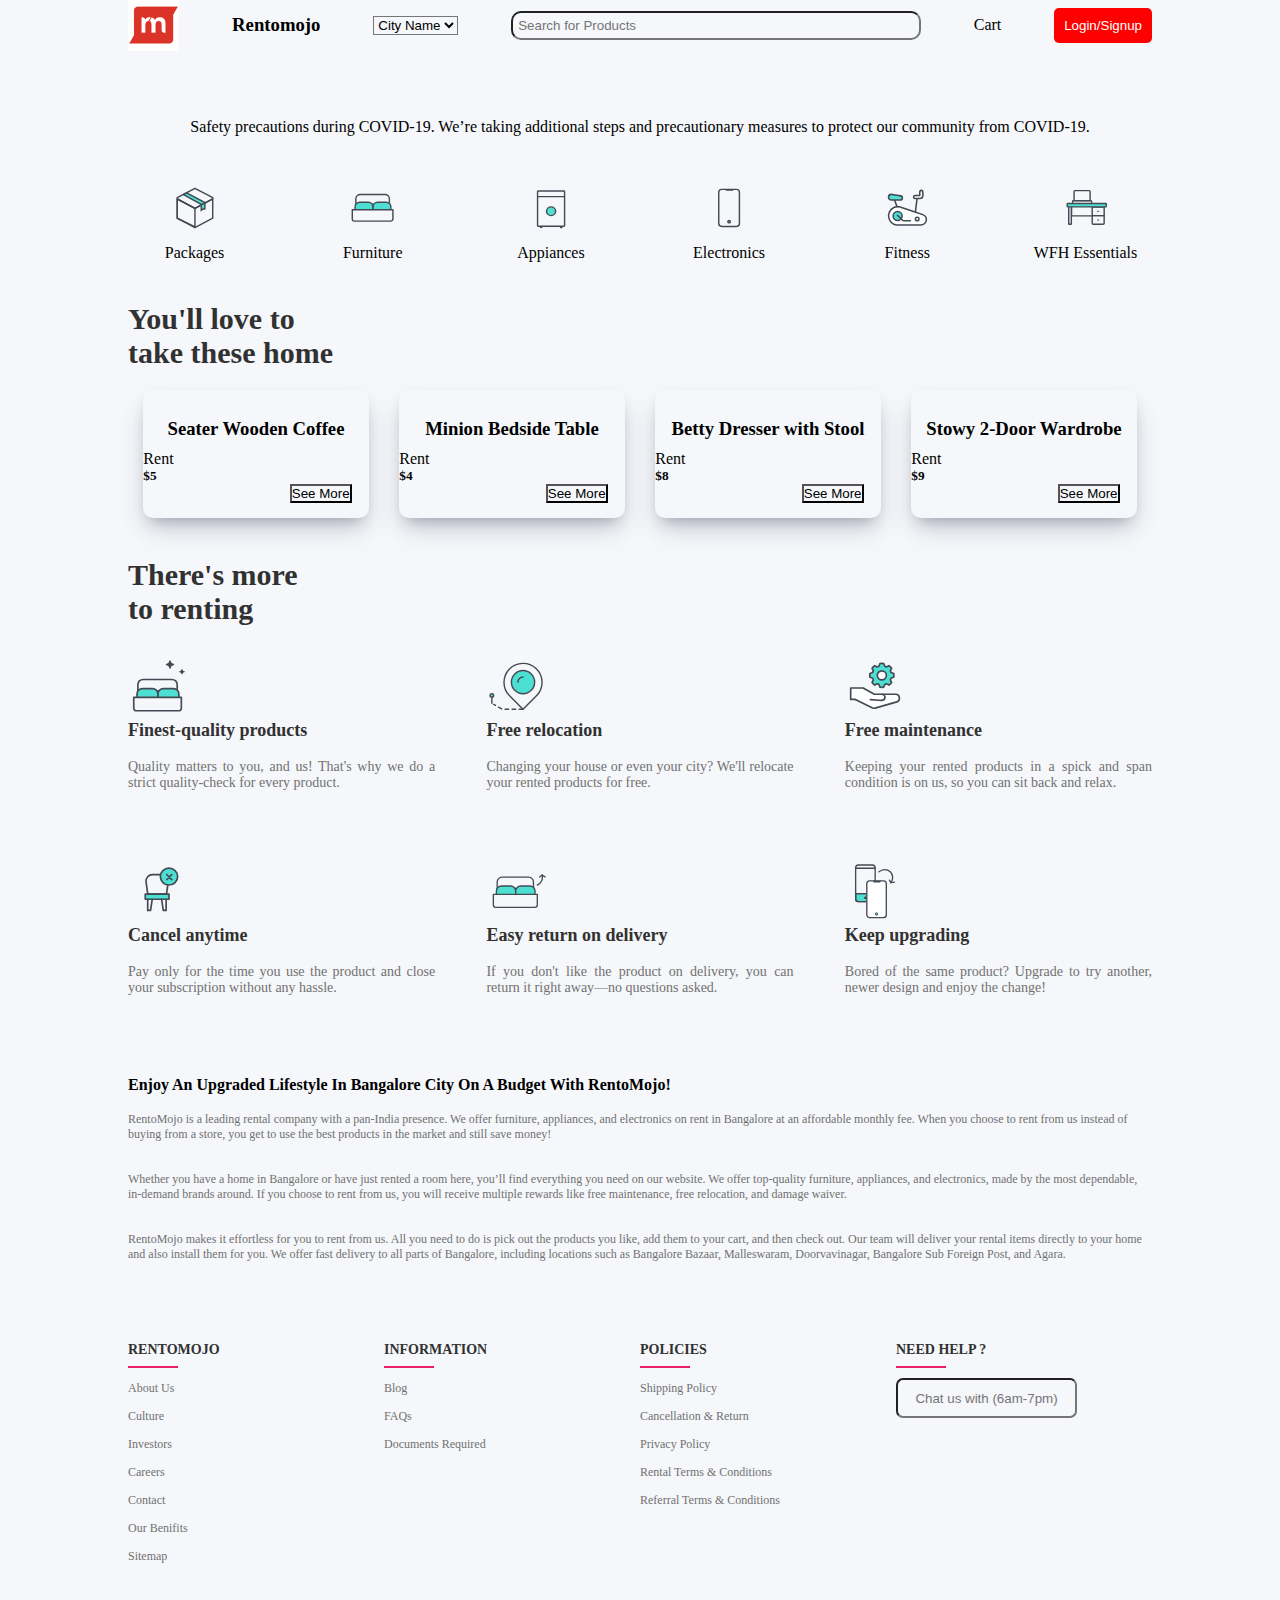
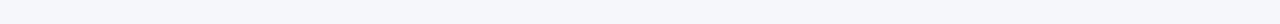
==== index.html @ afaf68a4 "Day-2 Done" ====
<!DOCTYPE html>
<html lang="en">
<head>
    <meta charset="UTF-8">
    <meta http-equiv="X-UA-Compatible" content="IE=edge">
    <meta name="viewport" content="width=device-width, initial-scale=1.0">
    <title>Rento mojo</title>
    <link rel="stylesheet" href="nav.css">

   <style>
    
   </style>
   <!-- <link rel="stylesheet" href="[data-uri]"> -->
</head>
<body>

   
    <nav>
        <img src="[data-uri]" alt="">
        <h3>Rentomojo</h3>
        <select name="" id="">
            <option value="">City Name</option>
            <option value="">Banglore</option>
            <option value="">Pune</option>
            <option value="">Mumbai</option>
            <option value="">Delhi</option>
            <option value="">Noida</option>
        </select>
        <input type="text" placeholder="Search for Products">
        <p>Cart</p>
        <button>Login/Signup</button>
    </nav>
    <div id="banner">

        <img  id="banner1"src="https://s.rmjo.in/Bangalore%20store%20Desktop-A%20.gif" alt="">
     </div>
     <div id="covid">
        <p>Safety precautions during COVID-19. We’re taking additional steps and precautionary measures to protect our community from COVID-19.
        </p>
     </div>
     

    <div class="mid-section1">
        <div>
            <svg xmlns="http://www.w3.org/2000/svg" width="64" height="64" viewBox="0 0 18 18" id="new-packages" y="806"><g fill="none" fill-rule="evenodd" stroke="#434A54" stroke-width=".4"><path stroke-linecap="round" stroke-linejoin="round" d="M4 6.114L8.991 3.5l4.992 2.614v.345L8.99 9.073 4 6.467z"/><path stroke-linecap="round" stroke-linejoin="round" d="M4 6.45l4.991 2.638 4.992-2.639v5.432l-5.007 2.614L4 11.88z"/><path stroke-linecap="round" stroke-linejoin="round" d="M8.991 14.315V9.088L4.031 6.51 4 6.662v5.219z"/><path fill="#4DDFD2" d="M5.75 5.22l5.137 2.862 1.02-.54-5.289-2.793z"/><path fill="#4DDFD2" d="M10.75 8.153l1.05-.567-.036 1.684-.408-.056-.606.444V8.153z"/></g></svg>
            <p>Packages</p>
        </div>
        <div>
            <svg xmlns="http://www.w3.org/2000/svg" width="64" height="64" viewBox="0 0 18 18" id="new-furniture" y="742"><g fill="none" fill-rule="evenodd"><path stroke="#434A54" stroke-linecap="round" stroke-linejoin="round" stroke-width=".4" d="M12.348 5.191H5.433c-.695 0-1.259.548-1.259 1.225v1.58h9.432v-1.58c0-.677-.563-1.225-1.258-1.225z"/><path fill="#4DDFD2" d="M8.984 9.456v-.802c0-.7-.582-1.266-1.3-1.266H5.266c-.718 0-1.3.566-1.3 1.266v.802"/><path stroke="#434A54" stroke-linecap="round" stroke-linejoin="round" stroke-width=".4" d="M8.984 9.456v-.802c0-.7-.582-1.266-1.3-1.266H5.266c-.718 0-1.3.566-1.3 1.266v.802"/><path fill="#4DDFD2" d="M14.013 9.456v-.802c0-.7-.583-1.266-1.302-1.266h-2.415c-.719 0-1.302.566-1.302 1.266v.802"/><path stroke="#434A54" stroke-linecap="round" stroke-linejoin="round" stroke-width=".4" d="M14.013 9.456v-.802c0-.7-.583-1.266-1.302-1.266h-2.415c-.719 0-1.302.566-1.302 1.266v.802m5.008 3.244H3.778a.593.593 0 01-.6-.584v-2.63h11.425v2.63a.592.592 0 01-.6.585z"/></g></svg>
            <p>Furniture</p>
        </div>
        <div>
            <svg xmlns="http://www.w3.org/2000/svg" width="64" height="64" viewBox="0 0 18 18" id="new-appliances" y="550"><g fill="none" fill-rule="evenodd"><path stroke="#434A54" stroke-linecap="round" stroke-linejoin="round" stroke-width=".4" d="M12.646 14.124h-7.25a.172.172 0 01-.176-.168V4.393c0-.093.079-.168.176-.168h7.25c.097 0 .176.075.176.168v9.563a.172.172 0 01-.176.168zM5.22 5.79h7.601"/><path fill="#4DDFD2" d="M10.303 9.914c0 .678-.574 1.227-1.282 1.227-.709 0-1.283-.549-1.283-1.227s.574-1.227 1.283-1.227c.708 0 1.282.55 1.282 1.227"/><path stroke="#434A54" stroke-linecap="round" stroke-linejoin="round" stroke-width=".4" d="M10.303 9.914c0 .678-.574 1.227-1.282 1.227-.709 0-1.283-.549-1.283-1.227s.574-1.227 1.283-1.227c.708 0 1.282.55 1.282 1.227z"/><path fill="#434A54" d="M6.43 14.638h-.362a.178.178 0 01-.182-.174v-.109c0-.095.082-.173.182-.173h.363c.1 0 .181.078.181.173v.11a.178.178 0 01-.181.173m5.623.044h-.333a.193.193 0 01-.197-.188v-.124c0-.104.088-.188.197-.188h.333c.108 0 .196.084.196.188v.124a.193.193 0 01-.196.188"/></g></svg>
            <p>Appiances</p>
        </div>
        <div>
            <svg xmlns="http://www.w3.org/2000/svg" width="64" height="64" viewBox="0 0 18 18" id="new-electronics" y="614"><g fill="none" fill-rule="evenodd" stroke="#434A54" stroke-width=".4"><path stroke-linecap="round" stroke-linejoin="round" d="M11.092 14.193H6.958c-.462 0-.837-.362-.837-.808V4.563c0-.447.375-.808.837-.808h4.134c.462 0 .837.361.837.808v8.822c0 .446-.375.808-.837.808z"/><path fill="#4DDFD2" d="M9.377 12.84c0 .187-.157.34-.352.34a.346.346 0 01-.352-.34c0-.188.157-.34.352-.34.195 0 .352.152.352.34"/><path stroke-linecap="round" stroke-linejoin="bevel" d="M8.228 3.946h1.795"/></g></svg>
            <p>Electronics</p>
        </div>
        <div>
            <svg xmlns="http://www.w3.org/2000/svg" width="64" height="64" id="new-fitness" y="678"><g fill="none" fill-rule="evenodd" stroke="#434A54" stroke-linecap="round" stroke-linejoin="round" stroke-width="1.544" transform="translate(13.534 14.324)"><path d="M28.648 7.162l-1.79 14.324M6.088 9.694l2.865 8.211"/><path fill="#FFF" d="M34.271 24.313a5.388 5.388 0 013.582 5.077c0 2.974-2.873 5.385-5.848 5.385l-23.918-.07C3.528 34.14 0 30.254 0 25.543c0-5.124 4.159-9.233 9.232-9.233 2.55 0 3.022.652 14.878 4.544l10.161 3.46zM26.59 8.154a1.537 1.537 0 01.03-3.076h4.616v-3.54a1.54 1.54 0 013.078 0v3.54c0 1.7-1.378 3.077-3.078 3.077H26.59z"/><circle cx="28.648" cy="28.648" r="1.791" fill="#FFF"/><path fill="#4DDFD2" d="M12.108 5.557a2.083 2.083 0 01-.342 4.137H2.823a2.823 2.823 0 01-.006-5.646c.419 0 .062-.016 9.291 1.51z"/><circle cx="9.098" cy="25.604" r="4.476" fill="#4DDFD2"/><path d="M8.953 25.067l5.73 5.372h7.161"/></g></svg>
            <p>Fitness</p>
        </div>
        <div>
            <svg xmlns="http://www.w3.org/2000/svg" width="64" height="64" viewBox="0 0 18 18" id="wfh-essentials" y="1145"><g fill="none" fill-rule="evenodd"><g stroke="#434A54" stroke-linecap="round" stroke-width=".4"><path d="M10.438 6.979H5.925V4.382a.26.26 0 01.26-.26h3.993a.26.26 0 01.26.26V6.98z"/><path d="M10.835 7.831H5.528V7.06c0-.08.072-.145.162-.145h4.984c.09 0 .161.065.161.145v.771h0z"/></g><path d="M5.075 13.594h-.571a.08.08 0 01-.082-.077V8.4h.734v5.117a.08.08 0 01-.081.077zM5.222 8.454h5.806v2.75H5.222zM11.028 8.705h3.36v2.445h-3.36z" stroke="#434A54" stroke-width=".4" stroke-linecap="round"/><path d="M12.867 10.08h-.317a.15.15 0 01-.147-.153.15.15 0 01.147-.152h.317a.15.15 0 01.147.152.15.15 0 01-.147.153z" fill="#434A54" fill-rule="nonzero"/><path d="M11.028 11.15h3.36v2.139a.306.306 0 01-.305.305h-2.75a.306.306 0 01-.305-.305v-2.14h0z" stroke="#434A54" stroke-width=".4" stroke-linecap="round"/><path d="M12.867 12.525h-.317a.15.15 0 01-.147-.153.15.15 0 01.147-.153h.317a.15.15 0 01.147.153.15.15 0 01-.147.153z" fill="#434A54" fill-rule="nonzero"/><path d="M14.876 8.694H4.109a.106.106 0 01-.106-.106v-.737c0-.058.047-.106.106-.106h10.767c.058 0 .105.048.105.106v.737a.106.106 0 01-.105.106z" stroke="#434A54" stroke-width=".4" fill="#4DDFD2"/></g></svg>
            <p>WFH Essentials</p>
        </div>
    </div>

    <h2>You'll love to</h2>
    <h2>take these home</h2>

    <div class="mid-section2">
       
        <div>
            <img src="https://p.rmjo.in/productSquare/8ek5igur-500x500.jpg" alt="">
            <h3>Seater Wooden Coffee</h3>
            <p>Rent</p>
            <h5>$5</h5>
           <button>See More</button>
        </div>
        <div>
            <img src="https://p.rmjo.in/productSquare/bwtusbfe-500x500.jpg" alt="">
            <h3>Minion Bedside Table</h3>
            <p>Rent</p>
            <h5>$4</h5>
            <button>See More</button>
        </div>
        <div>
            <img src="https://p.rmjo.in/productSquare/py01t96m-500x500.jpg" alt="">
            <h3>Betty Dresser with Stool</h3>
            <p>Rent</p>
            <h5>$8</h5>
            <button>See More</button>
        </div>
        <div>
            <img src="https://p.rmjo.in/productSquare/djbfgoay-500x500.jpg" alt="">
            <h3>Stowy 2-Door Wardrobe</h3>
            <p>Rent</p>
            <h5>$9</h5>
            <button>See More</button>
        </div>
    </div>

    <h1>There's more</h1>
    <h1>to renting</h1>
<div class="mid-section">
<div>
    <!-- <img src="https://cdn-icons-png.flaticon.com/512/2649/2649034.png" alt=""> -->
    <svg xmlns="http://www.w3.org/2000/svg" xmlns:xlink="http://www.w3.org/1999/xlink" width="60" height="60" viewBox="0 0 18 18" id="icon-finest__quality" y="247"><defs><path id="icon-finest__quality-a" d="M.433.154h1.84v1.791H.433z"/><path id="icon-finest__quality-c" d="M.388.158h2.749v2.677H.387z"/></defs><g fill="none" fill-rule="evenodd"><path stroke="#434A54" stroke-linecap="round" stroke-linejoin="round" stroke-width=".5" d="M13.185 7.04H4.54c-.868 0-1.573.684-1.573 1.53v1.974h11.79V8.57c0-.845-.705-1.53-1.573-1.53z"/><path fill="#4DDFD2" d="M8.98 12.37v-1.003c0-.874-.728-1.582-1.626-1.582h-3.02c-.898 0-1.626.708-1.626 1.582v1.004"/><path stroke="#434A54" stroke-linecap="round" stroke-linejoin="round" stroke-width=".5" d="M8.98 12.37v-1.003c0-.874-.728-1.582-1.626-1.582h-3.02c-.898 0-1.626.708-1.626 1.582v1.004"/><path fill="#4DDFD2" d="M15.266 12.37v-1.003c0-.874-.729-1.582-1.627-1.582h-3.02c-.898 0-1.626.708-1.626 1.582v1.004"/><path stroke="#434A54" stroke-linecap="round" stroke-linejoin="round" stroke-width=".5" d="M15.266 12.37v-1.003c0-.874-.729-1.582-1.627-1.582h-3.02c-.898 0-1.626.708-1.626 1.582v1.004m6.26 4.055H2.473a.74.74 0 01-.75-.73v-3.288h14.28v3.288a.74.74 0 01-.75.73z"/><g transform="translate(14.833 3.67)"><mask id="icon-finest__quality-b" fill="#fff"><use xlink:href="#icon-finest__quality-a"/></mask><path fill="#434A54" d="M2.272 1.048a.003.003 0 010 .005 1.27 1.27 0 01-.458.242.308.308 0 00-.208.202v.002a1.202 1.202 0 01-.25.445.004.004 0 01-.006 0A1.223 1.223 0 011.1 1.5a.31.31 0 00-.209-.202 1.255 1.255 0 01-.457-.244.003.003 0 010-.005A1.2 1.2 0 01.891.804h.003A.31.31 0 001.1.601c.05-.149.118-.299.25-.446.001-.002.004-.002.004-.002.134.15.202.3.25.447l.002.002c.03.096.107.172.206.202h.002c.152.048.306.115.458.243" mask="url(#icon-finest__quality-b)"/></g><g transform="translate(10.833 1.075)"><mask id="icon-finest__quality-d" fill="#fff"><use xlink:href="#icon-finest__quality-c"/></mask><path fill="#434A54" d="M3.135 1.493a.006.006 0 010 .008 1.911 1.911 0 01-.685.363.461.461 0 00-.309.3v.004a1.814 1.814 0 01-.375.665.006.006 0 01-.008 0 1.827 1.827 0 01-.375-.665.466.466 0 00-.31-.303H1.07a1.889 1.889 0 01-.683-.364v-.008c.227-.192.455-.293.683-.364l.003-.002a.458.458 0 00.31-.3V.826A1.84 1.84 0 011.757.16a.006.006 0 01.008 0c.197.221.3.444.372.666l.001.003a.46.46 0 00.31.3l.002.001c.228.071.458.172.685.363" mask="url(#icon-finest__quality-d)"/></g></g></svg>
    <h3>Finest-quality products</h3>
    <br>
    <p>Quality matters to you, and us! That's why we do a strict quality-check for every product.</p>
</div>
<div>
    <svg xmlns="http://www.w3.org/2000/svg" width="60" height="60" viewBox="0 0 18 18" id="icon-free__relocation" y="367"><g fill="none" fill-rule="evenodd"><path stroke="#434A54" stroke-linecap="round" stroke-linejoin="round" stroke-width=".423" d="M15.368 11.723l-4.262 4.262-4.109-4.11m.001-.001a5.705 5.705 0 118.364-.158"/><path fill="#4DDFD2" d="M14.595 7.844a3.488 3.488 0 11-6.977-.001 3.488 3.488 0 016.977 0"/><path stroke="#434A54" stroke-linecap="round" stroke-linejoin="round" stroke-width=".423" d="M14.595 7.844a3.488 3.488 0 11-6.977-.001 3.488 3.488 0 016.977 0zm-5.017 0c0-.844.685-1.528 1.528-1.528"/><path stroke="#434A54" stroke-dasharray="1.058" stroke-linecap="round" stroke-linejoin="round" stroke-width=".423" d="M11.01 15.985H4.924L2.31 14.513"/><path fill="#4DDFD2" d="M2.31 11.841a.55.55 0 11-1.098 0 .55.55 0 011.098 0"/><path stroke="#434A54" stroke-linecap="round" stroke-linejoin="round" stroke-width=".423" d="M2.31 11.841a.55.55 0 11-1.098 0 .55.55 0 011.098 0z"/><path fill="#D2D2D2" d="M1.762 14.176V12.39"/><path stroke="#434A54" stroke-linecap="round" stroke-linejoin="round" stroke-width=".423" d="M1.762 14.176V12.39"/></g></svg>
    <h3>Free relocation</h3>
    <br>
    <p>Changing your house or even your city? We'll relocate your rented products for free.</p>
</div>
<div>
   <svg xmlns="http://www.w3.org/2000/svg" width="60" height="60" viewBox="0 0 18 18" id="icon-free__maintenance" y="307"><g fill="none" fill-rule="evenodd"><path fill="#FFF" d="M1.703 9.612h3.734l3.37 1.872h6.463c1.226 0 1.47 1.946.289 2.28l-6.561 1.86a1.07 1.07 0 01-.72-.047l-5.183-2.563H1.703V9.612z"/><path stroke="#434A54" stroke-linecap="round" stroke-linejoin="round" stroke-width=".5" d="M1.703 9.612h3.734l3.37 1.872h6.463c1.226 0 1.47 1.946.289 2.28l-6.561 1.86a1.07 1.07 0 01-.72-.047l-5.183-2.563H1.703V9.612z"/><path stroke="#434A54" stroke-linecap="round" stroke-linejoin="round" stroke-width=".5" d="M7.64 13.092c1.052.076 2.106.156 3.16.228.67.046 1.143-.37 1.2-.887.043-.391-.348-.864-.854-.952"/><path fill="#4DDFD2" d="M14.627 6.366a3.585 3.585 0 000-1.12l-.835-.297a2.59 2.59 0 00-.195-.469l.38-.794a3.566 3.566 0 00-.797-.794l-.798.38a2.65 2.65 0 00-.47-.196l-.298-.831a3.717 3.717 0 00-1.124 0l-.297.831a2.63 2.63 0 00-.471.195l-.8-.38c-.305.222-.575.49-.796.795l.38.794a2.66 2.66 0 00-.195.469l-.835.296a3.66 3.66 0 000 1.121l.835.294c.05.164.115.32.195.47l-.38.795c.221.305.49.571.796.794l.8-.38c.15.078.306.145.47.196l.298.831a3.7 3.7 0 001.124 0l.298-.83c.163-.052.32-.12.47-.197l.798.38c.307-.223.575-.489.797-.794l-.38-.794c.078-.15.146-.307.195-.47l.835-.295z"/><path stroke="#434A54" stroke-linecap="round" stroke-linejoin="round" stroke-width=".5" d="M14.627 6.366a3.585 3.585 0 000-1.12l-.835-.297a2.59 2.59 0 00-.195-.469l.38-.794a3.566 3.566 0 00-.797-.794l-.798.38a2.65 2.65 0 00-.47-.196l-.298-.831a3.717 3.717 0 00-1.124 0l-.297.831a2.63 2.63 0 00-.471.195l-.8-.38c-.305.222-.575.49-.796.795l.38.794a2.66 2.66 0 00-.195.469l-.835.296a3.66 3.66 0 000 1.121l.835.294c.05.164.115.32.195.47l-.38.795c.221.305.49.571.796.794l.8-.38c.15.078.306.145.47.196l.298.831a3.7 3.7 0 001.124 0l.298-.83c.163-.052.32-.12.47-.197l.798.38c.307-.223.575-.489.797-.794l-.38-.794c.078-.15.146-.307.195-.47l.835-.295z"/><path fill="#FFF" d="M12.414 5.806c0-.75-.61-1.357-1.362-1.357a1.36 1.36 0 00-1.363 1.357c0 .75.61 1.355 1.363 1.355.752 0 1.362-.606 1.362-1.355"/><path stroke="#434A54" stroke-linecap="round" stroke-linejoin="round" stroke-width=".5" d="M12.414 5.806c0-.75-.61-1.357-1.362-1.357a1.36 1.36 0 00-1.363 1.357c0 .75.61 1.355 1.363 1.355.752 0 1.362-.606 1.362-1.355z"/></g></svg>
    <h3>Free maintenance</h3>
    <br>
    <p>Keeping your rented products in a spick and span condition is on us, so you can sit back and relax.</p>
</div>
</div>  
<div class="mid-section">
    <div>
        <svg xmlns="http://www.w3.org/2000/svg" width="60" height="60" viewBox="0 0 18 18" id="icon-cancel__anytime" y="127"><g fill="none" fill-rule="evenodd"><path fill="#4DDFD2" d="M5.18 11.479h7.118V9.955H5.181z"/><path stroke="#434A54" stroke-linecap="round" stroke-linejoin="round" stroke-width=".5" d="M5.18 11.479h7.118V9.955H5.18z"/><path stroke="#434A54" stroke-linecap="round" stroke-linejoin="round" stroke-width=".5" d="M11.435 11.478v3.346h-.854l-.496-3.346m-4.176 0v3.346h.854l.497-3.346m2.848-7.405H7.371c-1.17 0-2.085.988-1.963 2.124l.517 3.758h5.629l.517-3.758c.121-1.136-.792-2.124-1.963-2.124z"/><path fill="#4DDFD2" d="M14.134 6.47a2.643 2.643 0 01-3.671 0 2.486 2.486 0 010-3.58 2.645 2.645 0 013.671 0 2.488 2.488 0 010 3.58"/><path stroke="#434A54" stroke-linecap="round" stroke-linejoin="round" stroke-width=".5" d="M14.134 6.47a2.643 2.643 0 01-3.671 0 2.486 2.486 0 010-3.58 2.645 2.645 0 013.671 0 2.488 2.488 0 010 3.58zM13.133 5.572l-1.528-1.527m1.508.019l-1.489 1.49"/></g></svg>
         <h3>Cancel anytime</h3>
        <br>
        <p>Pay only for the time you use the product and close your subscription without any hassle.</p>
    </div>
    <div>
        <svg xmlns="http://www.w3.org/2000/svg" width="60" height="60" viewBox="0 0 18 18" id="icon-easy__return" y="187"><g fill="none" fill-rule="evenodd"><path stroke="#434A54" stroke-linecap="round" stroke-linejoin="round" stroke-width=".4" d="M12.786 4.861H4.807c-.802 0-1.452.66-1.452 1.475v1.903h10.883V6.336c0-.815-.65-1.475-1.452-1.475z"/><path fill="#4DDFD2" d="M8.905 9.999v-.967c0-.843-.672-1.525-1.501-1.525H4.616c-.829 0-1.501.682-1.501 1.525v.967"/><path stroke="#434A54" stroke-linecap="round" stroke-linejoin="round" stroke-width=".4" d="M8.905 9.999v-.967c0-.843-.672-1.525-1.501-1.525H4.616c-.829 0-1.501.682-1.501 1.525v.967"/><path fill="#4DDFD2" d="M14.707 9.999v-.967c0-.843-.672-1.525-1.502-1.525H10.42c-.83 0-1.502.682-1.502 1.525v.967"/><path stroke="#434A54" stroke-linecap="round" stroke-linejoin="round" stroke-width=".4" d="M14.707 9.999v-.967c0-.843-.672-1.525-1.502-1.525H10.42c-.83 0-1.502.682-1.502 1.525v.967m5.777 3.907H2.898a.699.699 0 01-.693-.704v-3.167h13.183v3.167c0 .389-.31.704-.693.704zm.693-6.669c1.152-.464 1.788-1.77 1.43-3.028"/><path stroke="#434A54" stroke-linecap="round" stroke-linejoin="round" stroke-width=".4" d="M16.087 4.776l.732-.568.904.571"/></g></svg>
        <h3>Easy return on delivery</h3>
        <br>
        <p>If you don't like the product on delivery, you can return it right away—no questions asked.</p>
    </div>
    <div>
        <svg xmlns="http://www.w3.org/2000/svg" width="60" height="60" viewBox="0 0 18 18" id="icon-keep__upgrading" y="427"><g fill="none" fill-rule="evenodd"><path fill="#4DDFD2" d="M8.481 12.185H3.758a.566.566 0 01-.565-.569v-1.265c0-.315.253-.569.565-.569H8.48c.312 0 .565.254.565.569v1.265a.566.566 0 01-.565.569"/><path stroke="#434A54" stroke-linecap="round" stroke-linejoin="round" stroke-width=".4" d="M8.488 12.185H3.764a.566.566 0 01-.564-.569v-1.265c0-.315.253-.569.564-.569h4.724c.311 0 .564.254.564.569v1.265a.566.566 0 01-.564.569zm1.678-8.918c.967-.94 2.5-.928 3.417-.023.86.847.963 2.263.2 3.268"/><path stroke="#434A54" stroke-linecap="round" stroke-linejoin="round" stroke-width=".4" d="M13.334 5.727l.45.785 1.005-.18m-6.587 5.853H4.037a.847.847 0 01-.843-.85v-9.29c0-.47.377-.85.843-.85h4.165c.466 0 .843.38.843.85v9.29c0 .469-.377.85-.843.85z"/><path fill="#434A54" d="M6.541 11.04a.423.423 0 01-.422.425.423.423 0 01-.422-.425c0-.235.19-.425.422-.425.233 0 .422.19.422.425"/><path stroke="#434A54" stroke-linecap="round" stroke-linejoin="round" stroke-width=".4" d="M3.194 9.782h5.851M3.194 2.173h5.851"/><path fill="#FFF" d="M11.55 16.975H7.385a.847.847 0 01-.844-.851V6.836c0-.47.378-.85.844-.85h4.165c.466 0 .843.38.843.85v9.288c0 .47-.377.85-.843.85"/><path stroke="#434A54" stroke-linecap="round" stroke-linejoin="round" stroke-width=".4" d="M11.55 16.975H7.385a.847.847 0 01-.844-.851V6.836c0-.47.378-.85.844-.85h4.165c.466 0 .843.38.843.85v9.288c0 .47-.377.85-.843.85z"/><path fill="#4DDFD2" stroke="#434A54" stroke-width=".3" d="M9.822 15.903a.356.356 0 01-.355.358.356.356 0 01-.354-.358c0-.197.158-.357.354-.357.196 0 .355.16.355.357"/><path stroke="#434A54" stroke-linecap="round" stroke-linejoin="bevel" stroke-width=".5" d="M8.665 6.187h1.808"/></g></svg>
        <h3>Keep upgrading</h3>
        <br>
        <p>Bored of the same product? Upgrade to try another, newer design and enjoy the change!</p>
    </div>
    </div>
    
    <footer class="footer">

        <div class="cont">
          <div class="row">
            <div class="footer-top">
                <h4>Enjoy An Upgraded Lifestyle In Bangalore City On A Budget With RentoMojo!</h4>
                <br>
                <p>RentoMojo is a leading rental company with a pan-India presence. We offer furniture, appliances, and electronics on rent in Bangalore at an affordable monthly fee. When you choose to rent from us instead of buying from a store, you get to use the best products in the market and still save money!</p>
                <br>
                <p>Whether you have a home in Bangalore or have just rented a room here, you’ll find everything you need on our website. We offer top-quality furniture, appliances, and electronics, made by the most dependable, in-demand brands around. If you choose to rent from us, you will receive multiple rewards like free maintenance, free relocation, and damage waiver.</p>
                <br>
                <p>RentoMojo makes it effortless for you to rent from us. All you need to do is pick out the products you like, add them to your cart, and then check out. Our team will deliver your rental items directly to your home and also install them for you. We offer fast delivery to all parts of Bangalore, including locations such as Bangalore Bazaar, Malleswaram, Doorvavinagar, Bangalore Sub Foreign Post, and Agara.</p>
                <br>
            </div>
            <div class="footer-col">
               <h4>RENTOMOJO</h4>
               <ul>
                <li><a href="">About Us</a></li>
                <li><a href="">Culture</a></li>
                <li><a href="">Investors</a></li>
                <li><a href="">Careers</a></li>
                <li><a href="">Contact</a></li>
                <li><a href="">Our Benifits</a></li>
                <li><a href="">Sitemap</a></li>
               </ul>
            </div>
            <div class="footer-col">
                <h4>INFORMATION</h4>
                <ul>
                 <li><a href="">Blog</a></li>
                 <li><a href="">FAQs</a></li>
                 <li><a href="">Documents Required</a></li>
                </ul>
             </div>
             <div class="footer-col">
                <h4>Policies</h4>
                <ul>
                 <li><a href="">Shipping Policy</a></li>
                 <li><a href="">Cancellation & Return</a></li>
                 <li><a href="">Privacy Policy</a></li>
                 <li><a href="">Rental Terms & Conditions</a></li>
                 <li><a href="">Referral Terms & Conditions</a></li>
                </ul>
             </div>
             <div class="footer-col">
                <h4>NEED HELP ?</h4>
                <ul>
                 <li><a href=""></a></li>
                 <input  style="border-radius: 7px; height: 40px; text-align: center;" type="text" placeholder="Chat us with (6am-7pm)">
                 
                </ul>
                <img src="https://www.flaticon.com/free-icon/facebook_4494475" alt="">
             </div>
        </div>
    </div>
    </footer>
       
  
</body>

<script>

let img = document.getElementById("banner1")
    let arr=[
              "https://www.rentomojo.com/bangalore/fitness-equipment-on-rent",
              "https://s.rmjo.in/AC-Offer-Banner-Web-.jpg",
              "https://s.rmjo.in/Fitness-offer-banner-for-Web--2.jpg",
              "https://s.rmjo.in/Paytm-Bank-Desktop-banner-%20(1).jpg",
              "https://s.rmjo.in/Bangalore%20store%20Desktop-A%20.gif"
               ]
        var index=1;
          function slide(){
            img.setAttribute("src",arr[index]);
            index++;
            if(index>=arr.length){
                index=1;
            }
          }
          setInterval("slide()",2000)   
</script>
</html>
---- nav.css ----
*{
    margin: 0px;
    padding: 0px;
    box-sizing: border-box;
    background-color: #f5f7fa
}
nav {
    width: 80%;
    margin: auto;
    display: flex;
    height: 50px;
   align-items: center;
    justify-content: space-between; 
   
}
nav>img{
    width: 5%;
}
nav>h2{
    margin-left: 20px;
}
nav>input{
    width: 40%;
    padding: 5px;
    border-radius: 10px;
}
nav>button{
  border-radius: 5px;
  background-color: red;
  color: white;
  border: none;
  padding: 10px 10px 10px 10px;
}
#banner{
   width: 80%;
   margin: auto;
   padding-bottom: 10px; 
   margin-top: 40px;
}
#banner img{
    width: 100%;
    border-radius: 50px;
}
#covid p{
    width: 80%;
    margin: auto;
    text-align: center;
    font-weight: 500;
    padding-bottom: 40px;
    
}
.mid-section{
    width: 80%;
    display: flex;
    margin: auto;
    /* border: 1px red solid; */
    justify-content: space-between;
    padding-top: 30px;
    padding-bottom: 40px;
    /* background-color: white; */
}
.mid-section h3{
    color: #313131;
    font-size: 18px;
    text-align: left;
}
.mid-section img {
    display: block;
    padding-left: 20px;
    height: 100px;
    width: 80;
    /* margin: auto; */
}
.mid-section p{
    text-align: center;
    text-align: justify;
    font-size: 14px;
    color: #717171;
}
.mid-section>div{
  width: 30%;
}
h1,h2{
    padding-left: 10%;
    /* background-color: white; */
}
.mid-section1{
    width: 80%;
    margin: auto;
    display: flex;
    justify-content: space-between;
    padding-bottom: 40px;
 }
.mid-section1>div:hover{
    /* box-shadow: rgba(0, 0, 0, 0.15) 1.95px 1.95px 2.6px; */
    box-shadow: rgba(0, 0, 0, 0.35) 0px 5px 15px;
}
.mid-section1>div{
   
    width: 13%;
    border-radius: 7px;
    text-align: center;
}
.mid-section1 img {
    display: block;
    padding-left: 20px;
    height: 100px;
    width: 90%;
    /* margin: auto; */
}
.mid-section1>div>p{
    text-align: center;
}
h1,h2{
    font-weight: 600;
    font-size: 30px;
    color: #313131;
}
.mid-section2{
    width: 80%;
    margin: auto;
    display: flex;
    justify-content: space-between;
    padding-bottom: 40px;
    padding-top: 20px;
    
}


.mid-section2>div{
    width: 22%;
    margin: auto;
    box-shadow: rgba(50, 50, 93, 0.25) 0px 13px 27px -5px, rgba(0, 0, 0, 0.3) 0px 8px 16px -8px;
    /* border: 2px solid red; */
    border-radius: 10px;
    padding-bottom: 15px;
    }
.mid-section2>div>img{
    width: 100%;
    margin: auto;
    border-radius: 10px 10px 0px 0px;
}
.mid-section2>div>h3{
    text-align: center;
    padding: 10px;
}
.mid-section2>div>:nth-child(5){
    /* display: block; */
    /* align-items: center;
    justify-content: center; */
    /* border: 2px solid red; */
    justify-content: flex-end;
    margin-left: 65%;
    

}
   


/* footer css */
.footer{
    background-color: #f5f7fa;
    padding: 40px 0;
    width: 80%;
    margin: auto;

}
.footer-top h4{
    font-weight: 700
}
.footer-top p{
    color: #717171!important;
    font-weight: 200;
    font-size: 12px!important;
    margin: 0 0 12px;
}
ul{
    list-style: none;
}
.row{
    display: flex;
    flex-wrap: wrap;
    
}
.footer-col{
    width: 25%;
  
    /* padding: 0 15px; */
    background: transparent;
    padding: 50px 0 20px ;

}
.footer-col h4{
    /* font-size: 18px;
    color: #ffffff;
    text-transform: capitalize;
    margin-bottom: 30px;
    font-weight: 500;
    position: relative; */
    text-transform: uppercase;
    font-weight: 600;
    font-size: 14px;
    color: #313131;
    margin: 0 0 20px;
    position: relative;
}
.footer-col h4::before{
    content: ' ';
    position: absolute;
    left: 0;
    bottom: -10px;
    background-color: #e91e63;
    height: 2px;
    box-sizing: border-box;
    width: 50px;
}
.footer-col ul li:not(:last-child){
    margin-bottom: 10px;
}
.footer-col ul li a{
    /* font-size: 16px;
    text-transform: capitalize;
    color: #ffffff;
    text-decoration: none;
    font-weight: 300;
    color: #bbbbbb;
    display: block;
    transition: all 0.3s ease */
    color: #717171;
    font-size: 12px;
    font-weight: 400;
    text-decoration: none;

}
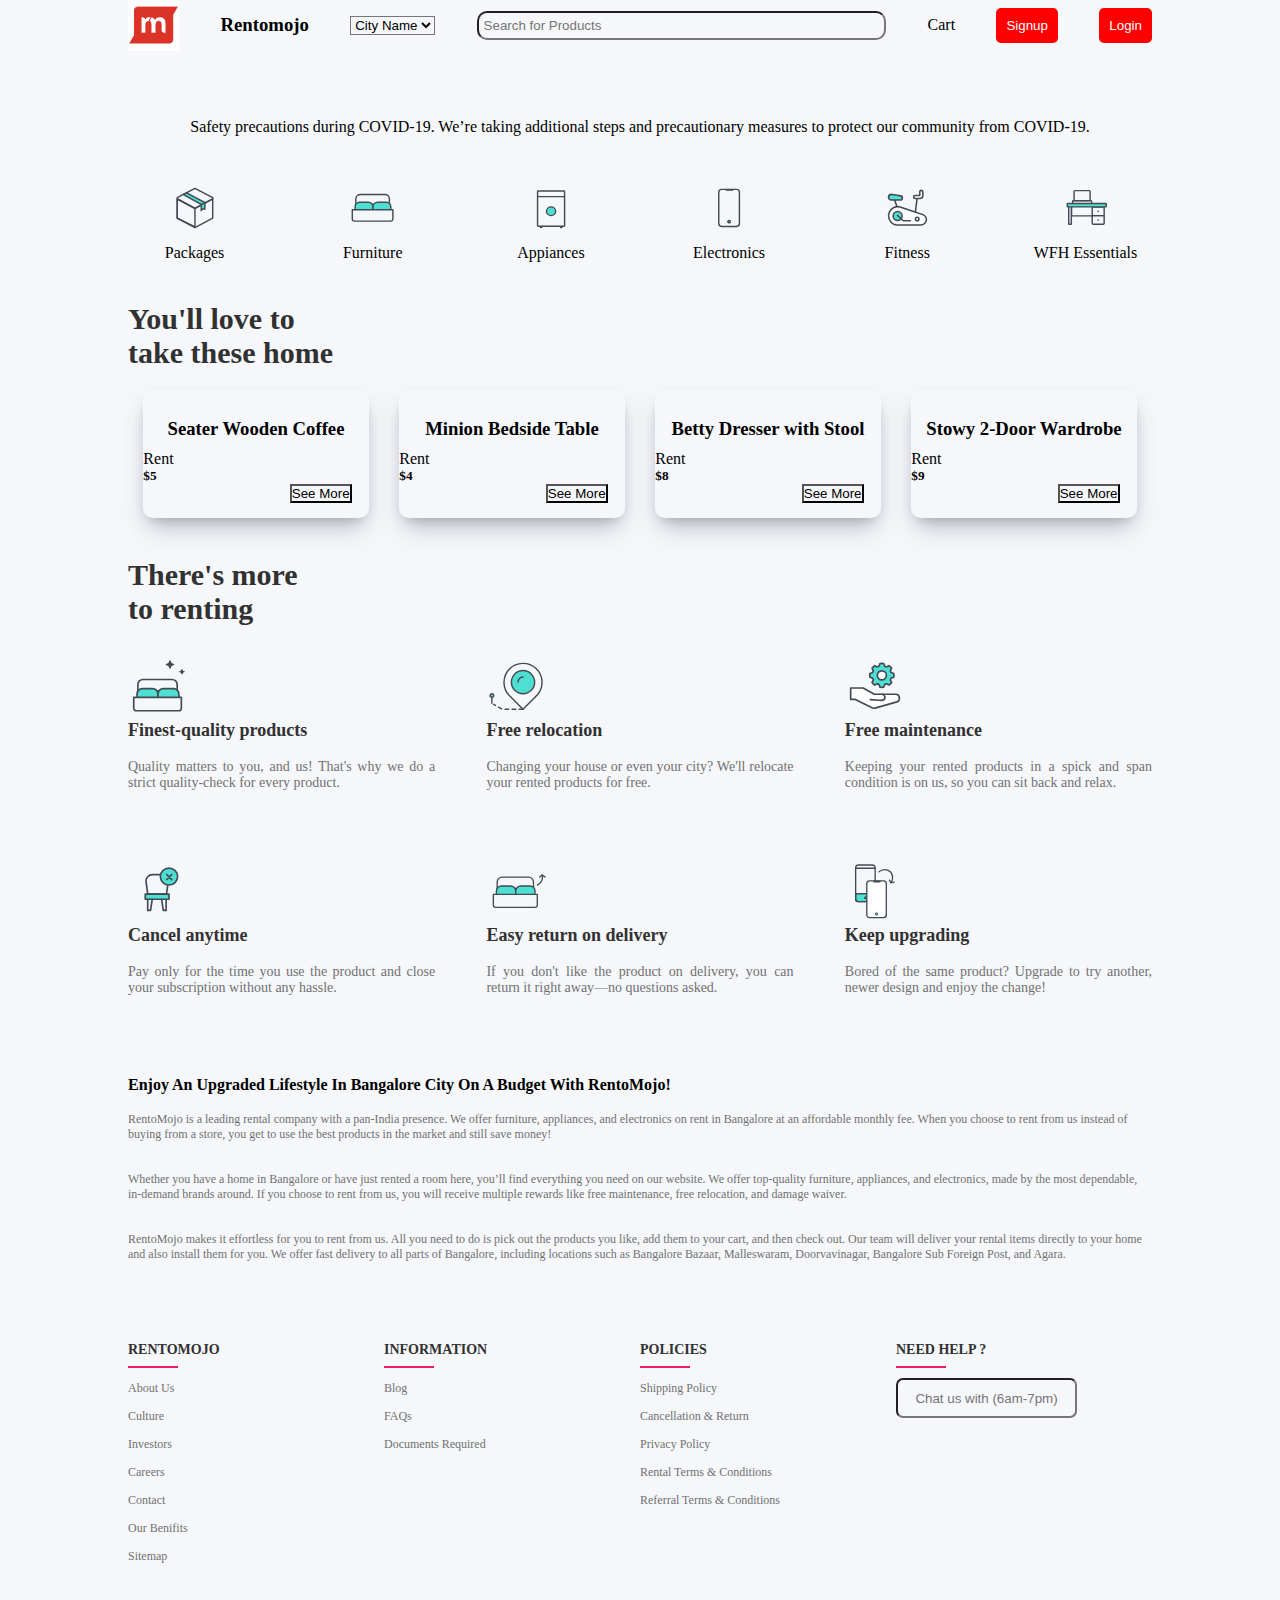
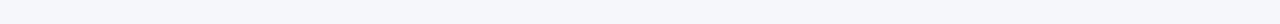
==== commit 324033fe: "day-3" ====
--- a/index.html
+++ b/index.html
@@ -5,7 +5,7 @@
     <meta http-equiv="X-UA-Compatible" content="IE=edge">
     <meta name="viewport" content="width=device-width, initial-scale=1.0">
     <title>Rento mojo</title>
-    <link rel="stylesheet" href="nav.css">
+    <link rel="stylesheet" href="index.css">
 
    <style>
     
@@ -15,6 +15,7 @@
 <body>
 
    
+   <div id="nav">
     <nav>
         <img src="[data-uri]" alt="">
         <h3>Rentomojo</h3>
@@ -28,8 +29,10 @@
         </select>
         <input type="text" placeholder="Search for Products">
         <p>Cart</p>
-        <button>Login/Signup</button>
+        <a href="http://127.0.0.1:5500/login.html"  ><button>Signup</button></a>
+        <a href="http://127.0.0.1:5500/signup.html" ><button>Login</button></a>
     </nav>
+   </div>
     <div id="banner">
 
         <img  id="banner1"src="https://s.rmjo.in/Bangalore%20store%20Desktop-A%20.gif" alt="">
@@ -77,28 +80,28 @@
             <h3>Seater Wooden Coffee</h3>
             <p>Rent</p>
             <h5>$5</h5>
-           <button>See More</button>
+           <a href="https://www.rentomojo.com/bangalore"><button>See More</button></a>
         </div>
         <div>
             <img src="https://p.rmjo.in/productSquare/bwtusbfe-500x500.jpg" alt="">
             <h3>Minion Bedside Table</h3>
             <p>Rent</p>
             <h5>$4</h5>
-            <button>See More</button>
+            <a href="https://www.rentomojo.com/bangalore"><button>See More</button></a>
         </div>
         <div>
             <img src="https://p.rmjo.in/productSquare/py01t96m-500x500.jpg" alt="">
             <h3>Betty Dresser with Stool</h3>
             <p>Rent</p>
             <h5>$8</h5>
-            <button>See More</button>
+            <a href="https://www.rentomojo.com/bangalore"><button>See More</button></a>
         </div>
         <div>
             <img src="https://p.rmjo.in/productSquare/djbfgoay-500x500.jpg" alt="">
             <h3>Stowy 2-Door Wardrobe</h3>
             <p>Rent</p>
             <h5>$9</h5>
-            <button>See More</button>
+            <a href="https://www.rentomojo.com/bangalore"><button>See More</button></a>
         </div>
     </div>
 
@@ -206,9 +209,8 @@
   
 </body>
 
-<script>
-
-let img = document.getElementById("banner1")
+<script >
+ let img = document.getElementById("banner1")
     let arr=[
               "https://www.rentomojo.com/bangalore/fitness-equipment-on-rent",
               "https://s.rmjo.in/AC-Offer-Banner-Web-.jpg",
@@ -225,5 +227,6 @@
             }
           }
           setInterval("slide()",2000)   
+
 </script>
 </html>--- a/index.css
+++ b/index.css
@@ -0,0 +1,255 @@
+
+*{
+    margin: 0px;
+    padding: 0px;
+    box-sizing: border-box;
+    background-color: #f5f7fa
+}
+/* #nav{
+      position: fixed;
+} */
+nav {
+    width: 80%;
+    margin: auto;
+    display: flex;
+    height: 50px;
+   align-items: center;
+    justify-content: space-between; 
+    /* position: fixed; */
+    /* position: sticky; */
+
+   
+}
+nav>img{
+    width: 5%;
+}
+nav>h2{
+    margin-left: 20px;
+}
+nav>input{
+    width: 40%;
+    padding: 5px;
+    border-radius: 10px;
+}
+nav>a>button{
+  border-radius: 5px;
+  background-color: red;
+  color: white;
+  border: none;
+  padding: 10px 10px 10px 10px;
+}
+#banner{
+   width: 80%;
+   margin: auto;
+   padding-bottom: 10px; 
+   margin-top: 40px;
+}
+#banner img{
+    width: 100%;
+    border-radius: 50px;
+}
+#covid p{
+    width: 80%;
+    margin: auto;
+    text-align: center;
+    font-weight: 500;
+    padding-bottom: 40px;
+    
+}
+
+/* mid section part 3 */
+.mid-section{
+    width: 80%;
+    display: flex;
+    margin: auto;
+    /* border: 1px red solid; */
+    justify-content: space-between;
+    padding-top: 30px;
+    padding-bottom: 40px;
+    /* background-color: white; */
+}
+.mid-section h3{
+    color: #313131;
+    font-size: 18px;
+    text-align: left;
+}
+.mid-section img {
+    display: block;
+    padding-left: 20px;
+    height: 100px;
+    width: 80;
+    /* margin: auto; */
+}
+.mid-section p{
+    text-align: center;
+    text-align: justify;
+    font-size: 14px;
+    color: #717171;
+}
+.mid-section>div{
+  width: 30%;
+}
+h1,h2{
+    padding-left: 10%;
+    /* background-color: white; */
+}
+
+/* mid section part 1 */
+.mid-section1{
+    width: 80%;
+    margin: auto;
+    display: flex;
+    justify-content: space-between;
+    padding-bottom: 40px;
+ }
+.mid-section1>div:hover{
+    /* box-shadow: rgba(0, 0, 0, 0.15) 1.95px 1.95px 2.6px; */
+    box-shadow: rgba(0, 0, 0, 0.35) 0px 5px 15px;
+}
+.mid-section1>div{
+   
+    width: 13%;
+    border-radius: 7px;
+    text-align: center;
+}
+.mid-section1 img {
+    display: block;
+    padding-left: 20px;
+    height: 100px;
+    width: 90%;
+    /* margin: auto; */
+}
+.mid-section1>div>p{
+    text-align: center;
+}
+h1,h2{
+    font-weight: 600;
+    font-size: 30px;
+    color: #313131;
+}
+
+/* mid section part 2 */
+.mid-section2{
+    width: 80%;
+    margin: auto;
+    display: flex;
+    justify-content: space-between;
+    padding-bottom: 40px;
+    padding-top: 20px;
+    
+}
+
+
+.mid-section2>div{
+    width: 22%;
+    margin: auto;
+    box-shadow: rgba(50, 50, 93, 0.25) 0px 13px 27px -5px, rgba(0, 0, 0, 0.3) 0px 8px 16px -8px;
+    /* border: 2px solid red; */
+    border-radius: 10px;
+    padding-bottom: 15px;
+    }
+.mid-section2>div>img{
+    width: 100%;
+    margin: auto;
+    border-radius: 10px 10px 0px 0px;
+}
+.mid-section2>div>h3{
+    text-align: center;
+    padding: 10px;
+}
+.mid-section2>div>:nth-child(5){
+    /* display: block; */
+    /* align-items: center;
+    justify-content: center; */
+    /* border: 2px solid red; */
+    justify-content: flex-end;
+    margin-left: 65%;
+    border-radius: 5pxs;
+    color: #717171;
+    
+
+}
+.mid-section2>div>:nth-child(5):hover{
+    color: black;
+}
+/* footer css */
+.footer{
+    background-color: #f5f7fa;
+    padding: 40px 0;
+    width: 80%;
+    margin: auto;
+
+}
+.footer-top h4{
+    font-weight: 700
+}
+.footer-top p{
+    color: #717171!important;
+    font-weight: 200;
+    font-size: 12px!important;
+    margin: 0 0 12px;
+}
+ul{
+    list-style: none;
+}
+.row{
+    display: flex;
+    flex-wrap: wrap;
+    
+}
+.footer-col{
+    width: 25%;
+  
+    /* padding: 0 15px; */
+    background: transparent;
+    padding: 50px 0 20px ;
+
+}
+.footer-col h4{
+    /* font-size: 18px;
+    color: #ffffff;
+    text-transform: capitalize;
+    margin-bottom: 30px;
+    font-weight: 500;
+    position: relative; */
+    text-transform: uppercase;
+    font-weight: 600;
+    font-size: 14px;
+    color: #313131;
+    margin: 0 0 20px;
+    position: relative;
+}
+.footer-col h4::before{
+    content: ' ';
+    position: absolute;
+    left: 0;
+    bottom: -10px;
+    background-color: #e91e63;
+    height: 2px;
+    box-sizing: border-box;
+    width: 50px;
+}
+.footer-col ul li:not(:last-child){
+    margin-bottom: 10px;
+}
+.footer-col ul li a{
+    /* font-size: 16px;
+    text-transform: capitalize;
+    color: #ffffff;
+    text-decoration: none;
+    font-weight: 300;
+    color: #bbbbbb;
+    display: block;
+    transition: all 0.3s ease */
+    color: #717171;
+    font-size: 12px;
+    font-weight: 400;
+    text-decoration: none;
+
+}
+   
+
+
+    
+
+   